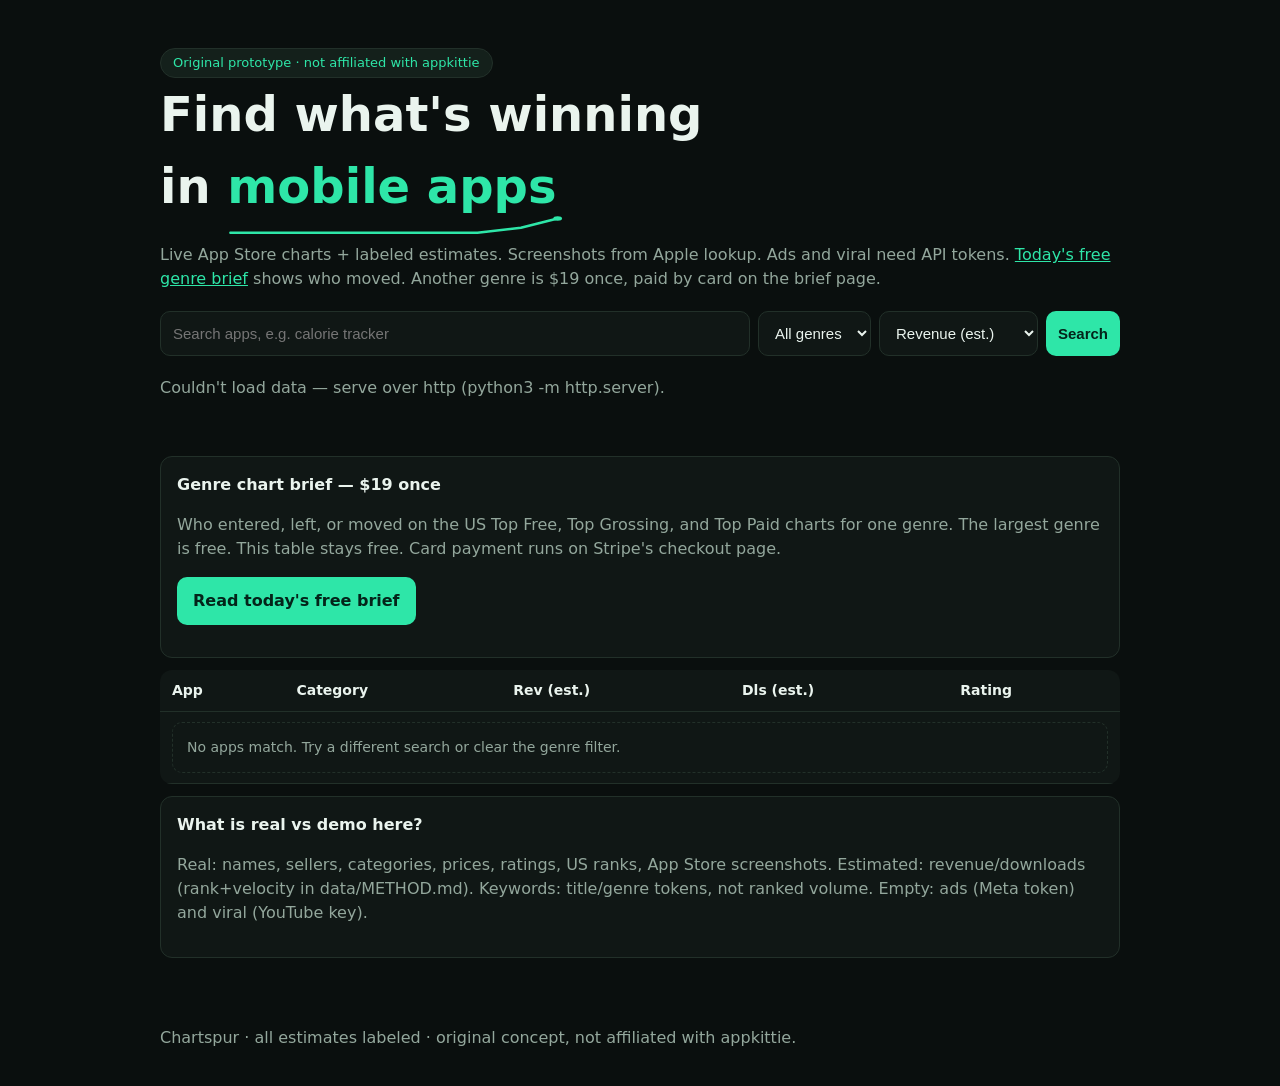
==== index.html @ 604e2b17 "Add hero spur and rank-order row motion" ====
<!doctype html>
<html lang="en">
<head>
<meta charset="utf-8">
<meta name="viewport" content="width=device-width, initial-scale=1">
<title>Chartspur — find what's winning in mobile apps</title>
<meta name="description" content="Live US App Store charts with transparent download and revenue estimates.">
<link rel="canonical" href="https://chartspur.com/">
<link rel="stylesheet" href="styles.css">
</head>
<body>
<header class="hero">
  <span class="badge">Original prototype · not affiliated with appkittie</span>
  <h1>Find what's winning<br>in <em>mobile apps<svg class="spur" viewBox="0 0 200 24" preserveAspectRatio="none" aria-hidden="true" focusable="false"><path d="M2 20 H150 L176 14 L198 3"/><circle cx="198" cy="3" r="2.6"/></svg></em></h1>
  <p class="mut">Live App Store charts + labeled estimates. Screenshots from Apple lookup. Ads and viral need API tokens. <a href="brief.html">Today's free genre brief</a> shows who moved. Another genre is $19 once, paid by card on the brief page.</p>
  <div class="toolbar">
    <input id="q" placeholder="Search apps, e.g. calorie tracker" aria-label="Search apps">
    <select id="genre" aria-label="Genre filter"><option value="">All genres</option></select>
    <select id="sort" aria-label="Sort">
      <option value="rev">Revenue (est.)</option>
      <option value="dl">Downloads (est.)</option>
      <option value="rating">Rating</option>
      <option value="vel">Velocity</option>
    </select>
    <button id="go">Search</button>
  </div>
  <p class="mut" id="status" role="status" aria-live="polite"></p>
</header>
<main>
  <div class="card" id="offer">
    <b>Genre chart brief — $19 once</b>
    <p class="mut">Who entered, left, or moved on the US Top Free, Top Grossing, and Top Paid charts for one genre. The largest genre is free. This table stays free. Card payment runs on Stripe's checkout page.</p>
    <p><a class="btn" href="brief.html">Read today's free brief</a></p>
  </div>
  <div id="tablewrap">
    <table><thead><tr><th>App</th><th>Category</th><th>Rev (est.)</th><th>Dls (est.)</th><th>Rating</th></tr></thead>
    <tbody id="rows"></tbody></table>
  </div>
  <div id="detail"></div>
  <div class="card"><b>What is real vs demo here?</b>
    <p class="mut">Real: names, sellers, categories, prices, ratings, US ranks, App Store screenshots. Estimated: revenue/downloads (rank+velocity in data/METHOD.md). Keywords: title/genre tokens, not ranked volume. Empty: ads (Meta token) and viral (YouTube key).</p></div>
</main>
<footer><p class="mut">Chartspur · all estimates labeled · original concept, not affiliated with appkittie.</p></footer>
<script src="data.js"></script>
<script src="app.js"></script>
</body>
</html>
---- styles.css ----
:root { --bg: #0a0f0e; --card: #101715; --line: #223029; --ink: #eaf4ee; --mut: #93a79c; --acc: #2ee6a8; }
* { box-sizing: border-box; }
body { margin: 0; background: var(--bg); color: var(--ink); font: 16px/1.5 system-ui, sans-serif; }
header, main, footer { max-width: 1000px; margin: 0 auto; padding: 20px; }
.hero { padding: 48px 20px 8px; }
.hero h1 { font-size: clamp(28px, 5vw, 48px); margin: 0 0 8px; }
.hero h1 em { color: var(--acc); font-style: normal; }
.mut { color: var(--mut); }
.badge { display: inline-block; background: #14201b; border: 1px solid var(--line); color: var(--acc); border-radius: 999px; padding: 4px 12px; font-size: 13px; }
.toolbar { display: flex; gap: 8px; margin: 20px 0; flex-wrap: wrap; }
input, button, select { border-radius: 10px; border: 1px solid var(--line); padding: 12px; font-size: 15px; }
input { flex: 2 1 220px; background: var(--card); color: var(--ink); }
select { background: var(--card); color: var(--ink); }
button { background: var(--acc); color: #04241a; font-weight: 700; cursor: pointer; border: none; }
#tablewrap, .tablewrap { overflow-x: auto; }
a { color: var(--acc); }
a.btn { display: inline-block; background: var(--acc); color: #04241a; font-weight: 700; text-decoration: none; border-radius: 10px; padding: 12px 16px; }
a.btn:focus-visible, button:focus-visible, select:focus-visible, input:focus-visible { outline: 2px solid #fff; outline-offset: 2px; }
table { width: 100%; border-collapse: collapse; background: var(--card); border-radius: 12px; overflow: hidden; }
th, td { text-align: left; padding: 10px 12px; border-bottom: 1px solid var(--line); font-size: 14px; white-space: nowrap; }
td:first-child { white-space: normal; }
tr[data-id] { cursor: pointer; }
tr[data-id]:hover td, tr[data-id].sel td { background: #16211c; }
.grid { display: grid; grid-template-columns: 1fr 1fr; gap: 12px; }
.card { background: var(--card); border: 1px solid var(--line); border-radius: 12px; padding: 16px; margin: 12px 0; }
.tabs button { background: var(--card); color: var(--ink); border: 1px solid var(--line); margin: 0 6px 6px 0; }
.tabs button.on { background: var(--acc); color: #04241a; }
.warn { background: #221a08; border: 1px solid #6b5416; color: #f2cf6b; border-radius: 10px; padding: 10px 12px; font-size: 13px; }
.empty { border: 1px dashed var(--line); border-radius: 10px; padding: 14px; color: var(--mut); font-size: 14px; }
ol.steps li { background: var(--card); border: 1px solid var(--line); border-radius: 8px; padding: 8px 12px; margin: 6px 0; list-style-position: inside; }
.spin { display: inline-block; width: 14px; height: 14px; border: 2px solid var(--line); border-top-color: var(--acc); border-radius: 50%; animation: sp .7s linear infinite; vertical-align: -2px; margin-right: 6px; }
@keyframes sp { to { transform: rotate(360deg); } }
@media (max-width: 700px) { .grid { grid-template-columns: 1fr; } }
img.shot { max-width: 120px; height: auto; border-radius: 8px; margin: 4px; }
/* Motion. The hero arrives once and a spur is drawn under "mobile apps":
   a flat line that kicks upward, the mark in the name. It is a mark, not a
   chart, so it carries no data. Rows rise into rank order when data lands or
   the list is searched, filtered or re-sorted; the detail card settles in.
   Nothing loops except the existing loading spinner. Reduced motion: all set. */
@keyframes cs-rise { from { opacity: 0; transform: translateY(10px); } to { opacity: 1; transform: none; } }
@keyframes cs-draw { from { clip-path: inset(0 100% 0 0); } to { clip-path: inset(0 -10% 0 0); } }
@keyframes cs-tip { 0% { opacity: 0; transform: scale(.2); } 60% { opacity: 1; transform: scale(1.6); } 100% { opacity: 1; transform: scale(1); } }
.hero h1 em { position: relative; display: inline-block; padding-bottom: .12em; }
.spur { position: absolute; left: 0; right: -.1em; bottom: -.18em; width: calc(100% + .1em); height: .42em; overflow: visible; }
.spur path { fill: none; stroke: var(--acc); stroke-width: 2.4; stroke-linecap: round; stroke-linejoin: round; vector-effect: non-scaling-stroke; }
.spur { clip-path: inset(0 -10% 0 0); animation: cs-draw 1.1s cubic-bezier(.6,0,.2,1) .7s backwards; }
.spur circle { fill: var(--acc); transform-box: fill-box; transform-origin: center; animation: cs-tip .5s cubic-bezier(.2,.7,.2,1) 1.75s backwards; }
.hero .badge { animation: cs-rise .6s cubic-bezier(.2,.7,.2,1) backwards; }
.hero h1 { animation: cs-rise .8s cubic-bezier(.2,.7,.2,1) .1s backwards; }
.hero > p.mut:not(#status), .hero .toolbar { animation: cs-rise .7s cubic-bezier(.2,.7,.2,1) .3s backwards; }
.hero .toolbar { animation-delay: .42s; }
#rows.deal tr:nth-child(-n+16) { animation: cs-rise .5s cubic-bezier(.2,.7,.2,1) backwards; animation-delay: calc(var(--k, 16) * 45ms); }
#rows.deal tr:nth-child(1) { --k: 0; } #rows.deal tr:nth-child(2) { --k: 1; } #rows.deal tr:nth-child(3) { --k: 2; } #rows.deal tr:nth-child(4) { --k: 3; }
#rows.deal tr:nth-child(5) { --k: 4; } #rows.deal tr:nth-child(6) { --k: 5; } #rows.deal tr:nth-child(7) { --k: 6; } #rows.deal tr:nth-child(8) { --k: 7; }
#rows.deal tr:nth-child(9) { --k: 8; } #rows.deal tr:nth-child(10) { --k: 9; } #rows.deal tr:nth-child(11) { --k: 10; } #rows.deal tr:nth-child(12) { --k: 11; }
#rows.deal tr:nth-child(13) { --k: 12; } #rows.deal tr:nth-child(14) { --k: 13; } #rows.deal tr:nth-child(15) { --k: 14; } #rows.deal tr:nth-child(16) { --k: 15; }
#detail > .card { animation: cs-rise .45s cubic-bezier(.2,.7,.2,1) backwards; }
tr[data-id] td { transition: background-color .18s ease; }
button, a.btn { transition: filter .18s ease, transform .18s ease; }
button:hover, a.btn:hover { filter: brightness(1.08); }
button:active, a.btn:active { transform: translateY(1px); }
@media (prefers-reduced-motion: reduce) {
  .hero .badge, .hero h1, .hero > p.mut, .hero .toolbar, #rows.deal tr, #detail > .card, .spur, .spur circle { animation: none !important; }
  tr[data-id] td, button, a.btn { transition: none; }
}
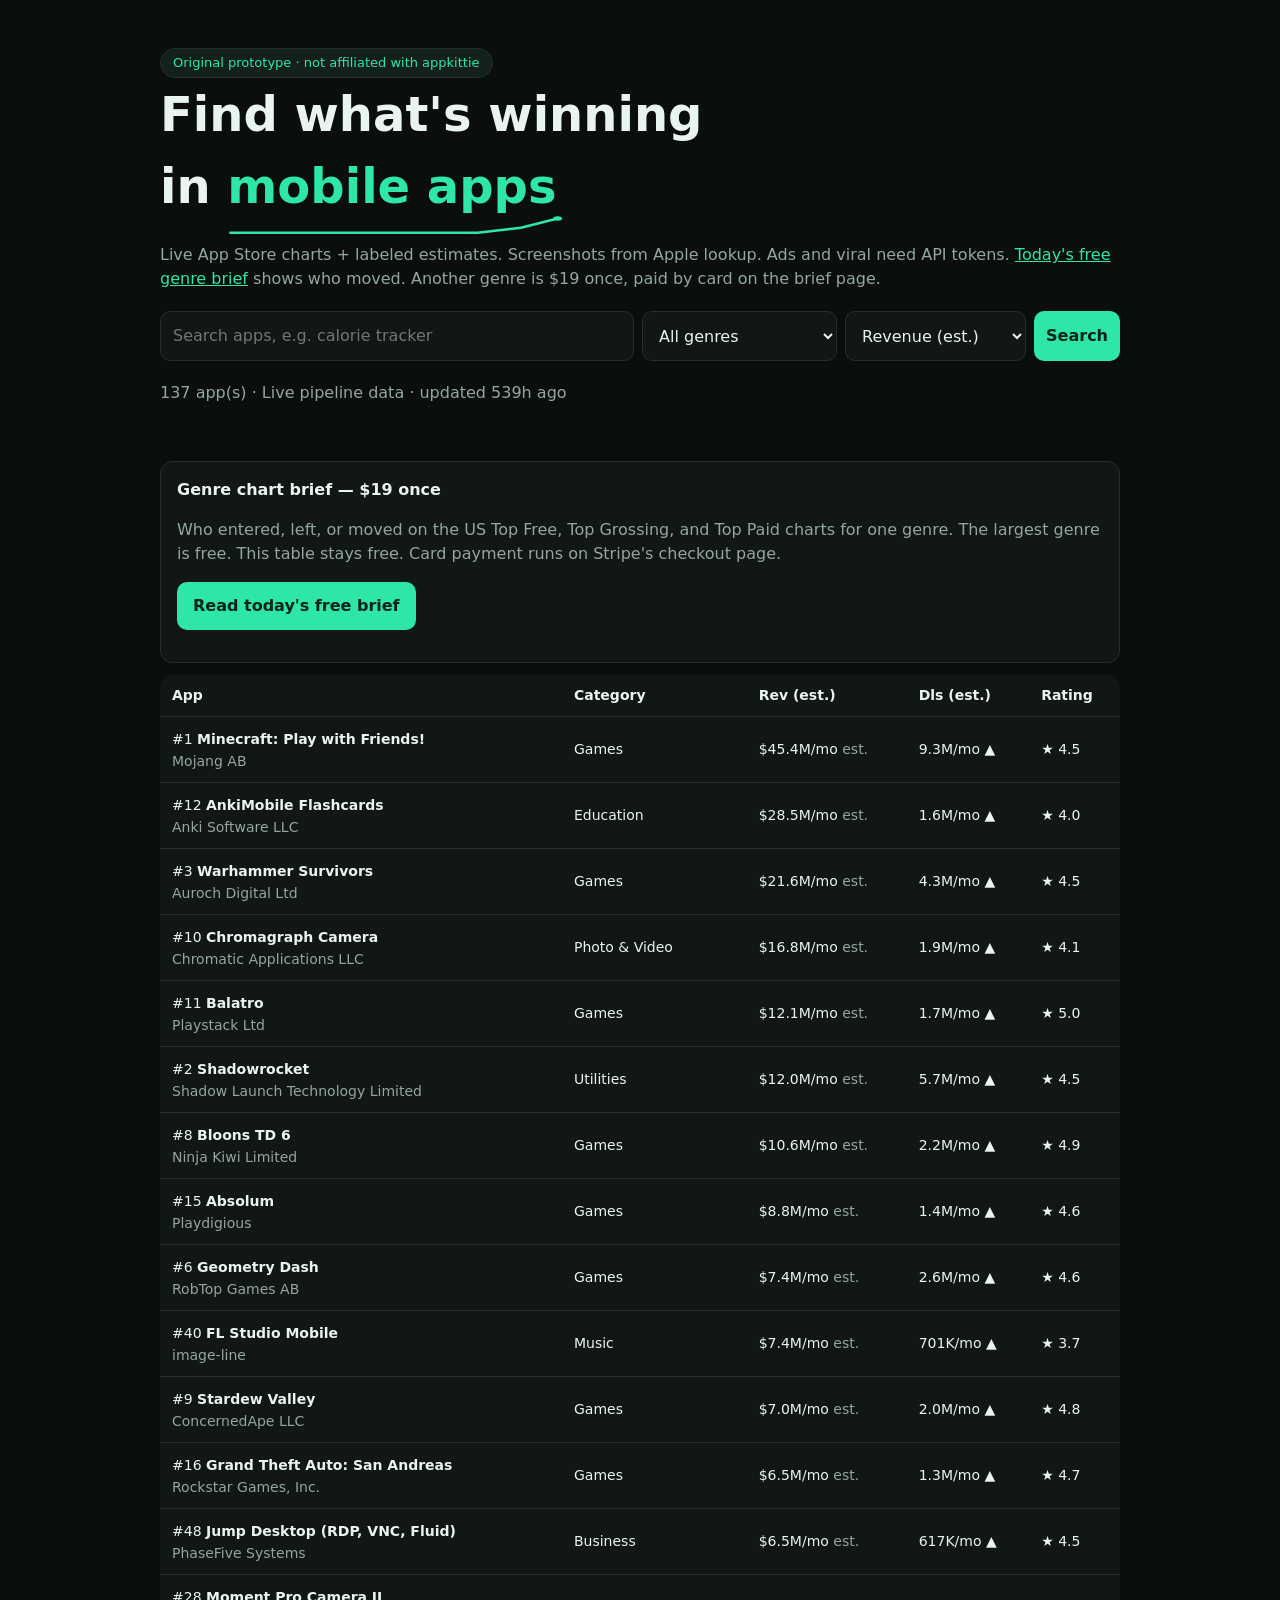
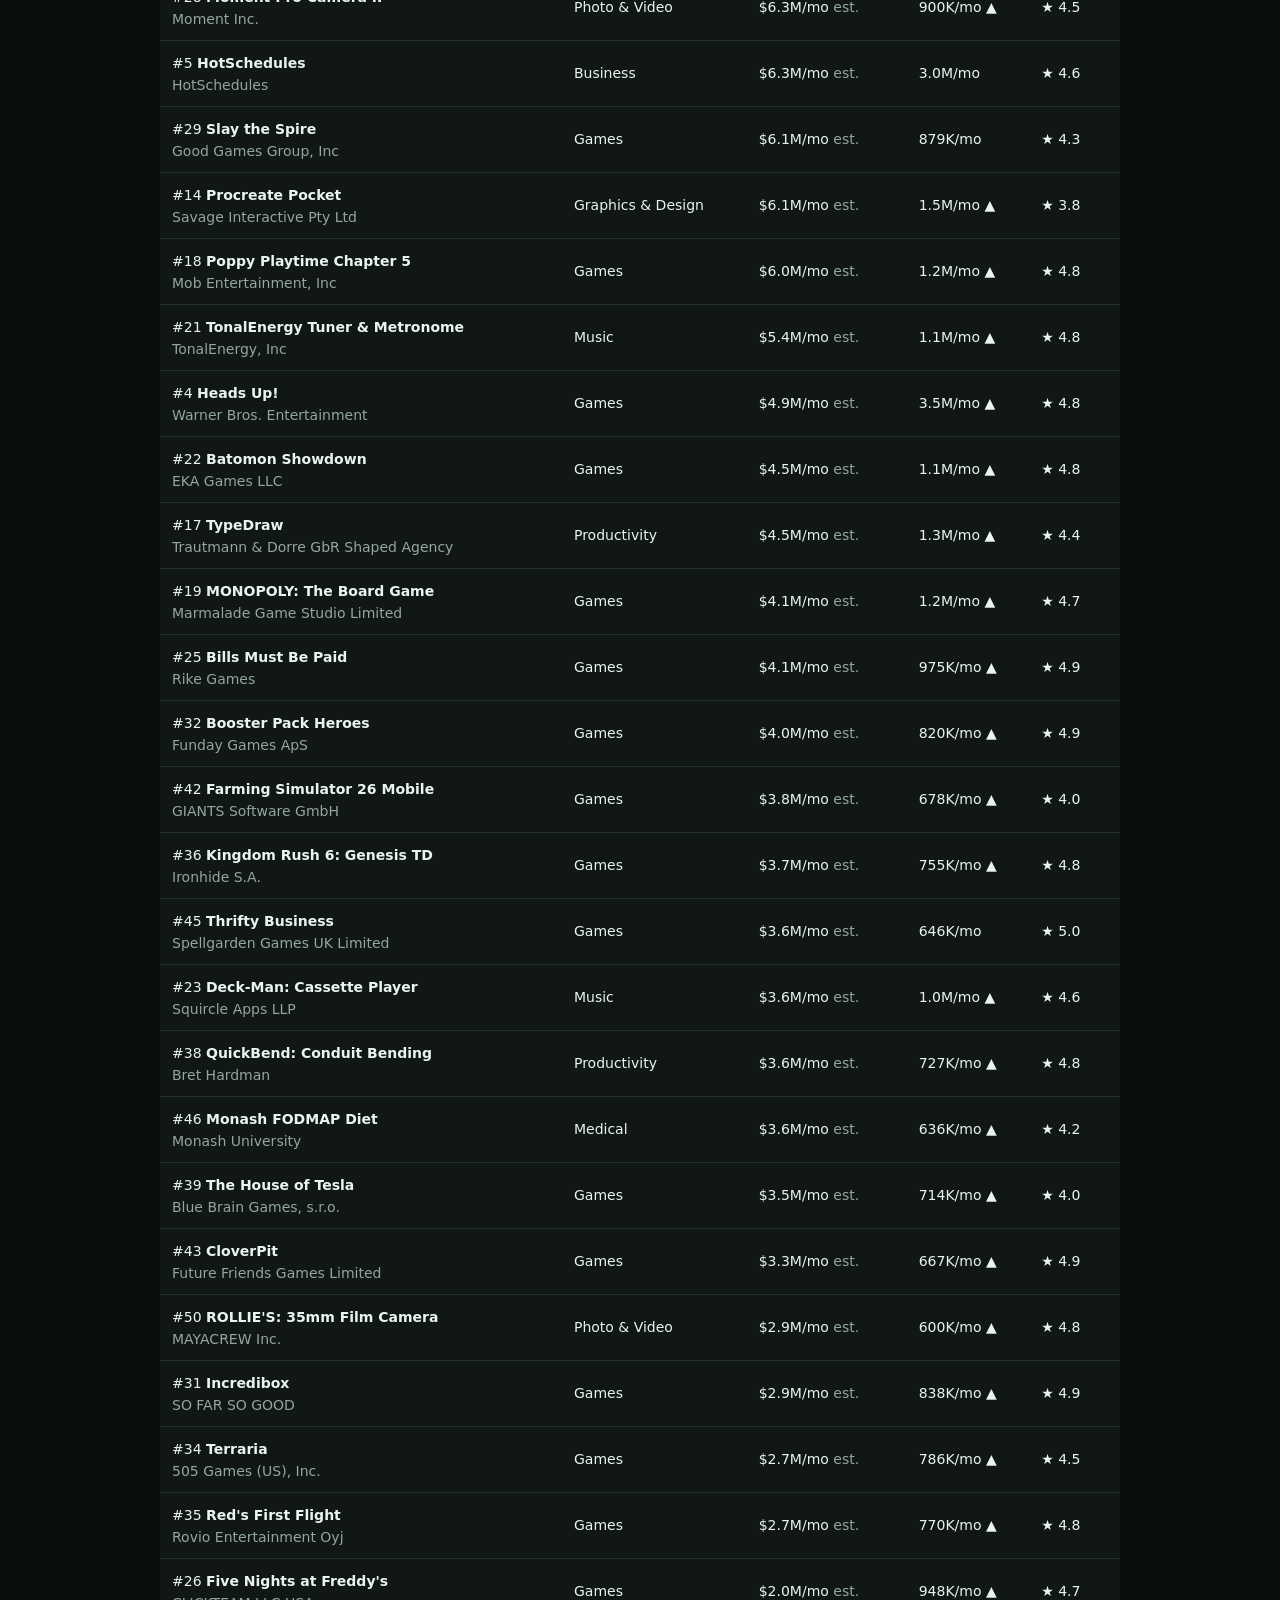
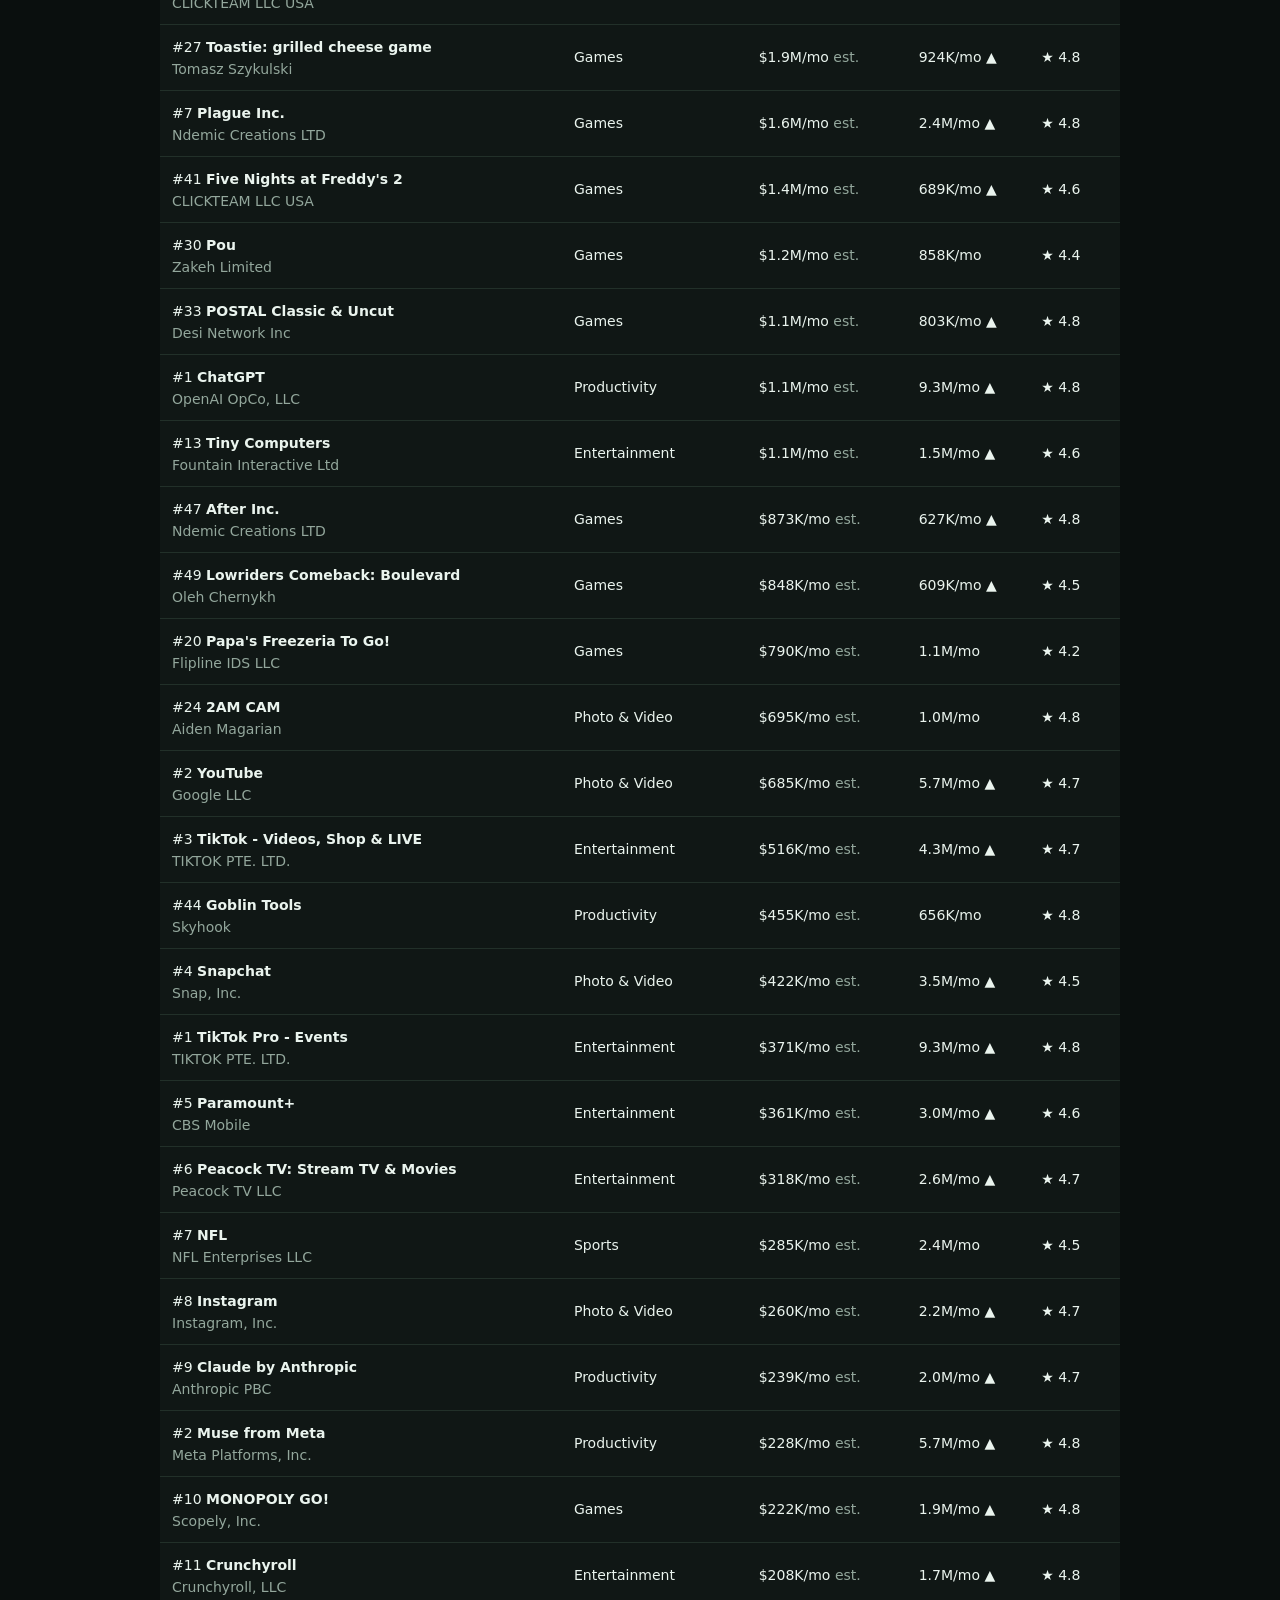
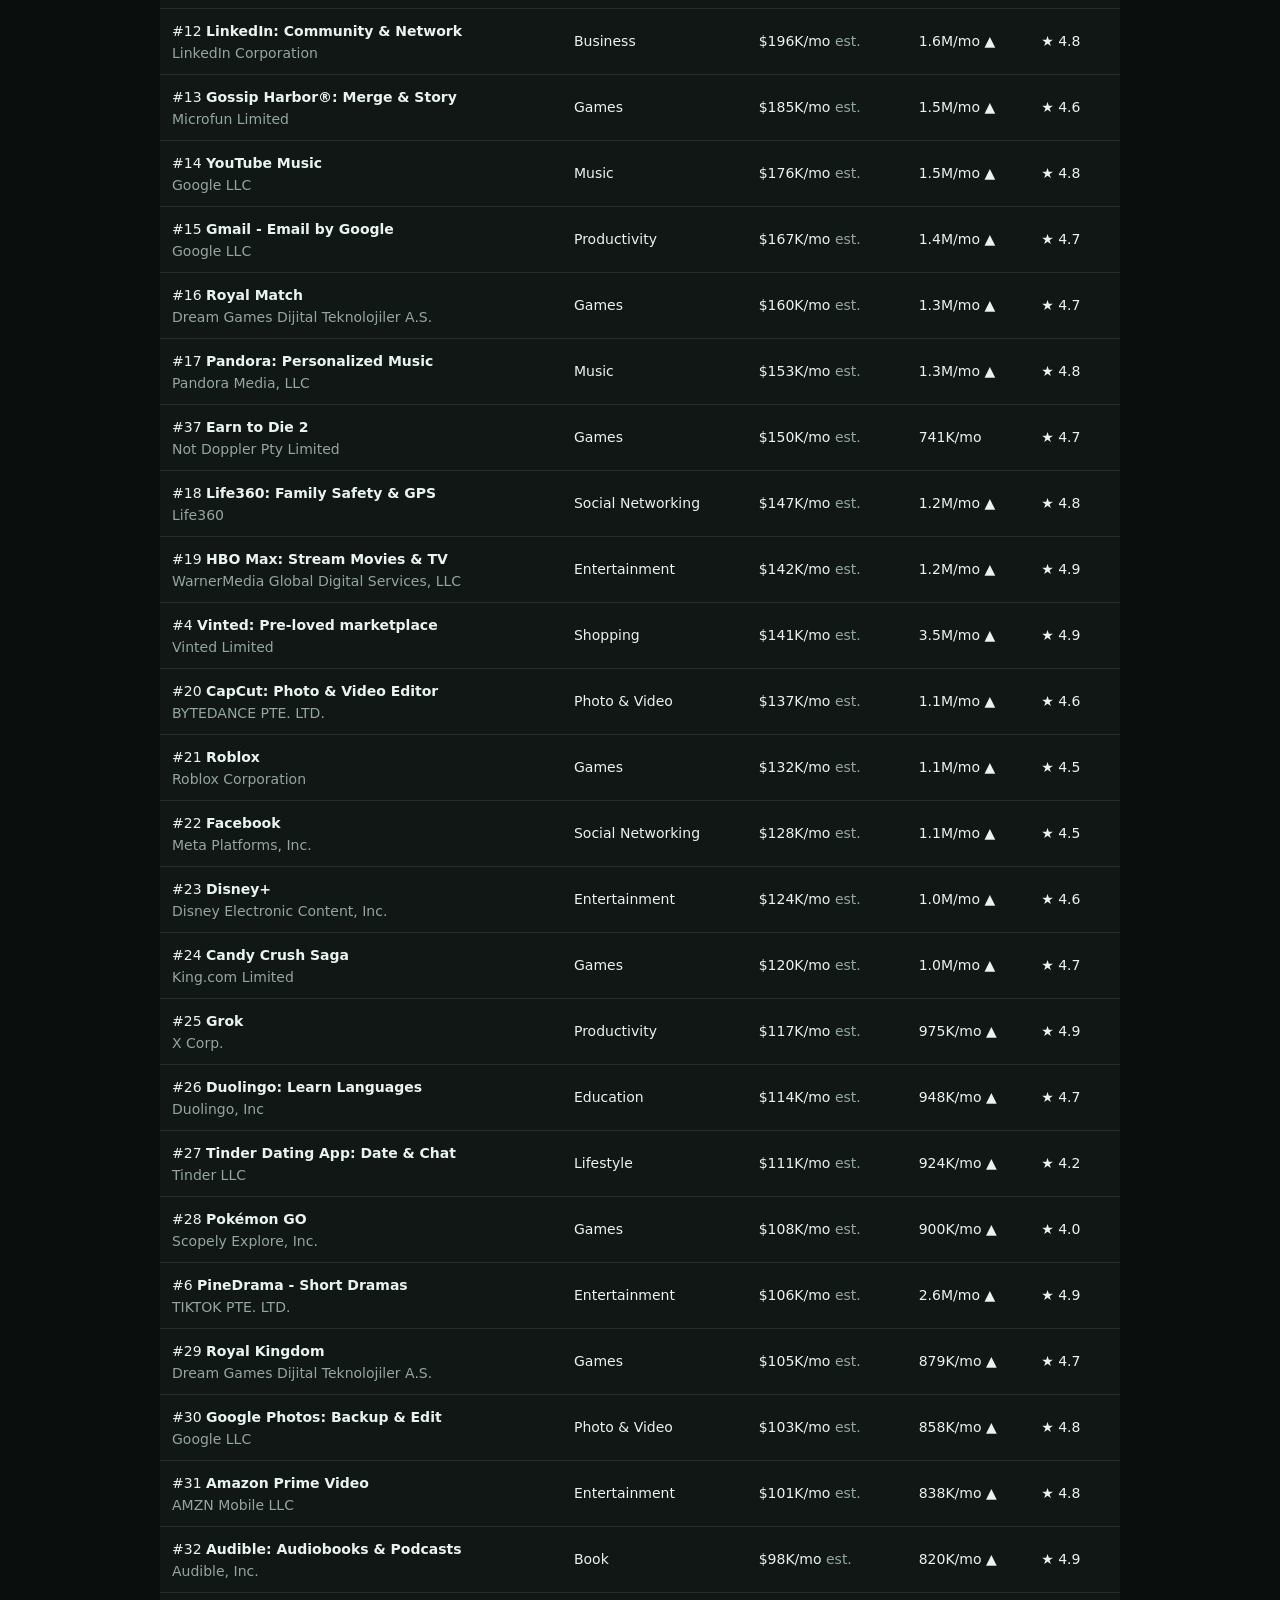
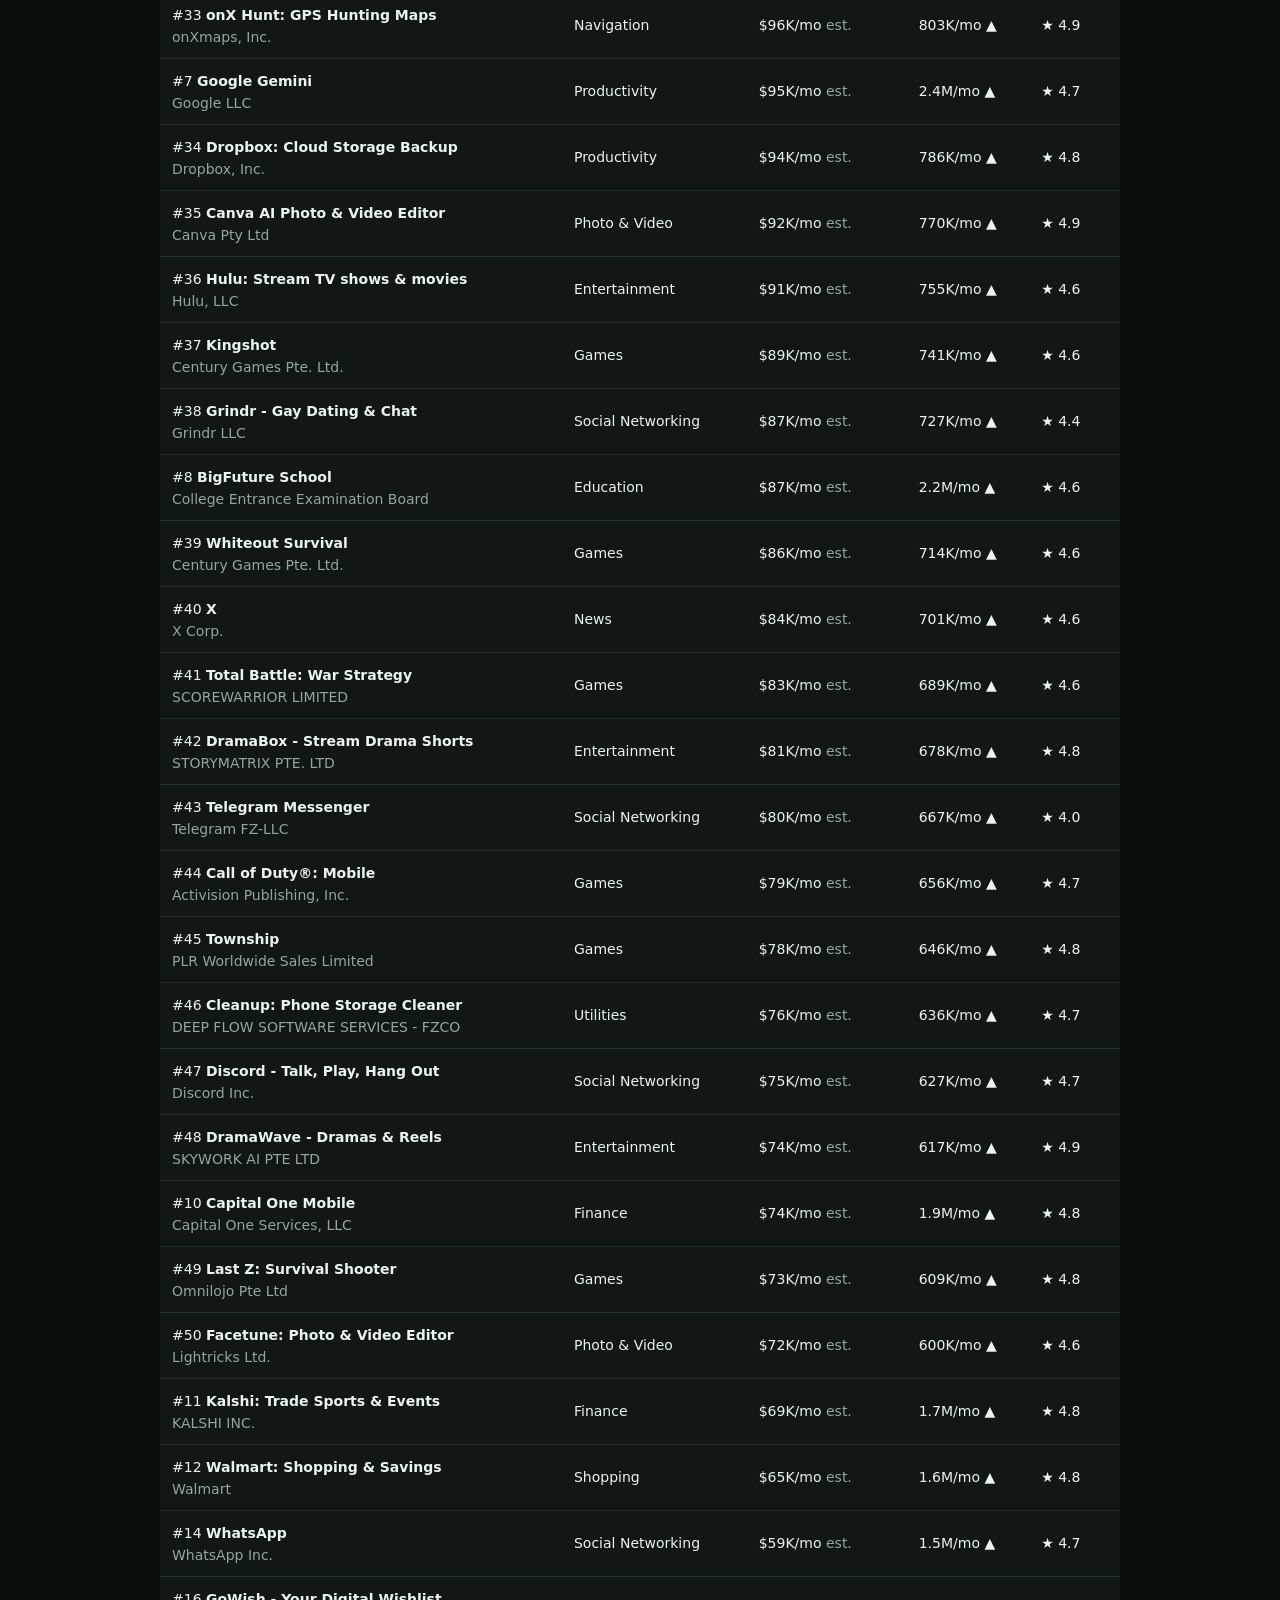
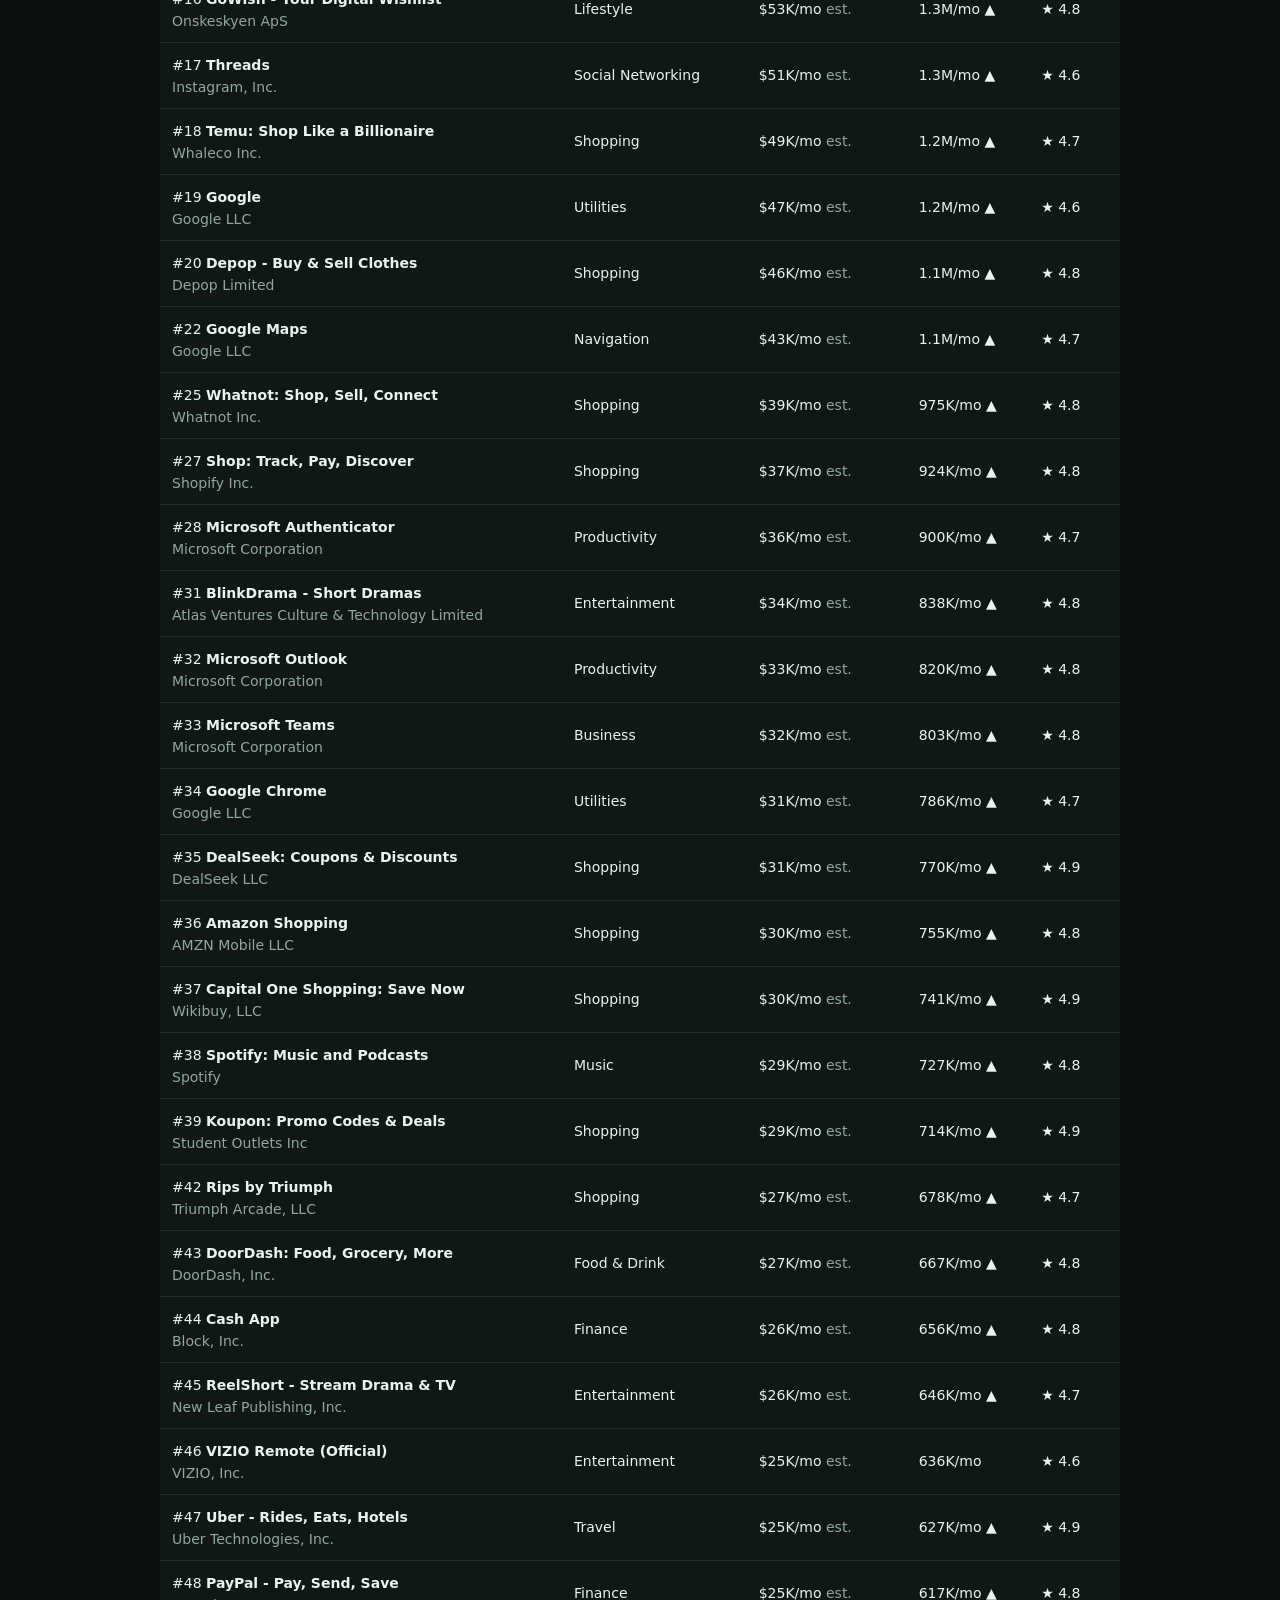
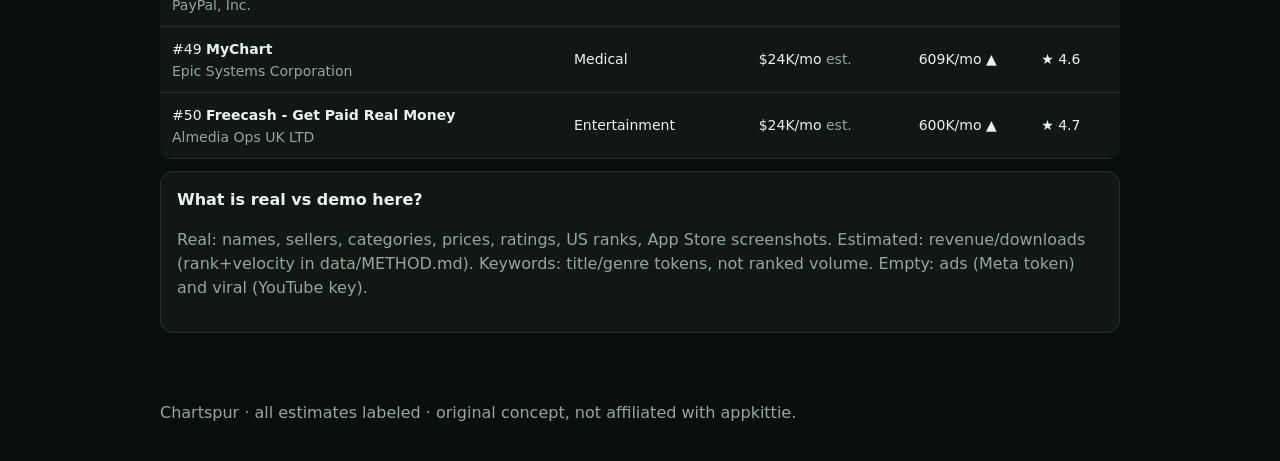
==== commit 550ad822: "fix(web): use native search and keyboard result controls Apply compatible Modern Web Guidance v1.0.0" ====
--- a/index.html
+++ b/index.html
@@ -13,8 +13,8 @@
   <span class="badge">Original prototype · not affiliated with appkittie</span>
   <h1>Find what's winning<br>in <em>mobile apps<svg class="spur" viewBox="0 0 200 24" preserveAspectRatio="none" aria-hidden="true" focusable="false"><path d="M2 20 H150 L176 14 L198 3"/><circle cx="198" cy="3" r="2.6"/></svg></em></h1>
   <p class="mut">Live App Store charts + labeled estimates. Screenshots from Apple lookup. Ads and viral need API tokens. <a href="brief.html">Today's free genre brief</a> shows who moved. Another genre is $19 once, paid by card on the brief page.</p>
-  <div class="toolbar">
-    <input id="q" placeholder="Search apps, e.g. calorie tracker" aria-label="Search apps">
+  <form class="toolbar" id="search-form" role="search" action="/" method="get">
+    <input id="q" name="q" type="search" autocorrect="off" autocapitalize="none" spellcheck="false" placeholder="Search apps, e.g. calorie tracker" aria-label="Search apps">
     <select id="genre" aria-label="Genre filter"><option value="">All genres</option></select>
     <select id="sort" aria-label="Sort">
       <option value="rev">Revenue (est.)</option>
@@ -22,8 +22,8 @@
       <option value="rating">Rating</option>
       <option value="vel">Velocity</option>
     </select>
-    <button id="go">Search</button>
-  </div>
+    <button id="go" type="submit">Search</button>
+  </form>
   <p class="mut" id="status" role="status" aria-live="polite"></p>
 </header>
 <main>
@@ -32,7 +32,7 @@
     <p class="mut">Who entered, left, or moved on the US Top Free, Top Grossing, and Top Paid charts for one genre. The largest genre is free. This table stays free. Card payment runs on Stripe's checkout page.</p>
     <p><a class="btn" href="brief.html">Read today's free brief</a></p>
   </div>
-  <div id="tablewrap">
+  <div id="tablewrap" role="region" aria-label="App results" tabindex="0">
     <table><thead><tr><th>App</th><th>Category</th><th>Rev (est.)</th><th>Dls (est.)</th><th>Rating</th></tr></thead>
     <tbody id="rows"></tbody></table>
   </div>
--- a/styles.css
+++ b/styles.css
@@ -1,6 +1,6 @@
 :root { --bg: #0a0f0e; --card: #101715; --line: #223029; --ink: #eaf4ee; --mut: #93a79c; --acc: #2ee6a8; }
 * { box-sizing: border-box; }
-body { margin: 0; background: var(--bg); color: var(--ink); font: 16px/1.5 system-ui, sans-serif; }
+body { margin: 0; background: var(--bg); color: var(--ink); font: 1rem/1.5 system-ui, sans-serif; }
 header, main, footer { max-width: 1000px; margin: 0 auto; padding: 20px; }
 .hero { padding: 48px 20px 8px; }
 .hero h1 { font-size: clamp(28px, 5vw, 48px); margin: 0 0 8px; }
@@ -8,18 +8,19 @@
 .mut { color: var(--mut); }
 .badge { display: inline-block; background: #14201b; border: 1px solid var(--line); color: var(--acc); border-radius: 999px; padding: 4px 12px; font-size: 13px; }
 .toolbar { display: flex; gap: 8px; margin: 20px 0; flex-wrap: wrap; }
-input, button, select { border-radius: 10px; border: 1px solid var(--line); padding: 12px; font-size: 15px; }
+input, button, select { border-radius: 10px; border: 1px solid var(--line); padding: 12px; font: inherit; font-size: max(1rem, 1em); min-inline-size: 0; max-inline-size: 100%; }
 input { flex: 2 1 220px; background: var(--card); color: var(--ink); }
 select { background: var(--card); color: var(--ink); }
 button { background: var(--acc); color: #04241a; font-weight: 700; cursor: pointer; border: none; }
 #tablewrap, .tablewrap { overflow-x: auto; }
 a { color: var(--acc); }
 a.btn { display: inline-block; background: var(--acc); color: #04241a; font-weight: 700; text-decoration: none; border-radius: 10px; padding: 12px 16px; }
-a.btn:focus-visible, button:focus-visible, select:focus-visible, input:focus-visible { outline: 2px solid #fff; outline-offset: 2px; }
+a.btn:focus-visible, button:focus-visible, select:focus-visible, input:focus-visible, #tablewrap:focus-visible { outline: 2px solid #fff; outline-offset: 2px; }
 table { width: 100%; border-collapse: collapse; background: var(--card); border-radius: 12px; overflow: hidden; }
 th, td { text-align: left; padding: 10px 12px; border-bottom: 1px solid var(--line); font-size: 14px; white-space: nowrap; }
 td:first-child { white-space: normal; }
 tr[data-id] { cursor: pointer; }
+.app-link { background: transparent; color: inherit; border: 0; padding: 0; font: inherit; font-weight: 700; text-align: start; min-block-size: 1.5rem; border-radius: 2px; }
 tr[data-id]:hover td, tr[data-id].sel td { background: #16211c; }
 .grid { display: grid; grid-template-columns: 1fr 1fr; gap: 12px; }
 .card { background: var(--card); border: 1px solid var(--line); border-radius: 12px; padding: 16px; margin: 12px 0; }
@@ -27,9 +28,9 @@
 .tabs button.on { background: var(--acc); color: #04241a; }
 .warn { background: #221a08; border: 1px solid #6b5416; color: #f2cf6b; border-radius: 10px; padding: 10px 12px; font-size: 13px; }
 .empty { border: 1px dashed var(--line); border-radius: 10px; padding: 14px; color: var(--mut); font-size: 14px; }
-ol.steps li { background: var(--card); border: 1px solid var(--line); border-radius: 8px; padding: 8px 12px; margin: 6px 0; list-style-position: inside; }
-.spin { display: inline-block; width: 14px; height: 14px; border: 2px solid var(--line); border-top-color: var(--acc); border-radius: 50%; animation: sp .7s linear infinite; vertical-align: -2px; margin-right: 6px; }
+.spin { display: inline-block; width: 14px; height: 14px; border: 2px solid var(--line); border-top-color: var(--acc); border-radius: 50%; vertical-align: -2px; margin-right: 6px; }
 @keyframes sp { to { transform: rotate(360deg); } }
+@media (prefers-reduced-motion: no-preference) { .spin { animation: sp .7s linear infinite; } }
 @media (max-width: 700px) { .grid { grid-template-columns: 1fr; } }
 img.shot { max-width: 120px; height: auto; border-radius: 8px; margin: 4px; }
 /* Motion. The hero arrives once and a spur is drawn under "mobile apps":
